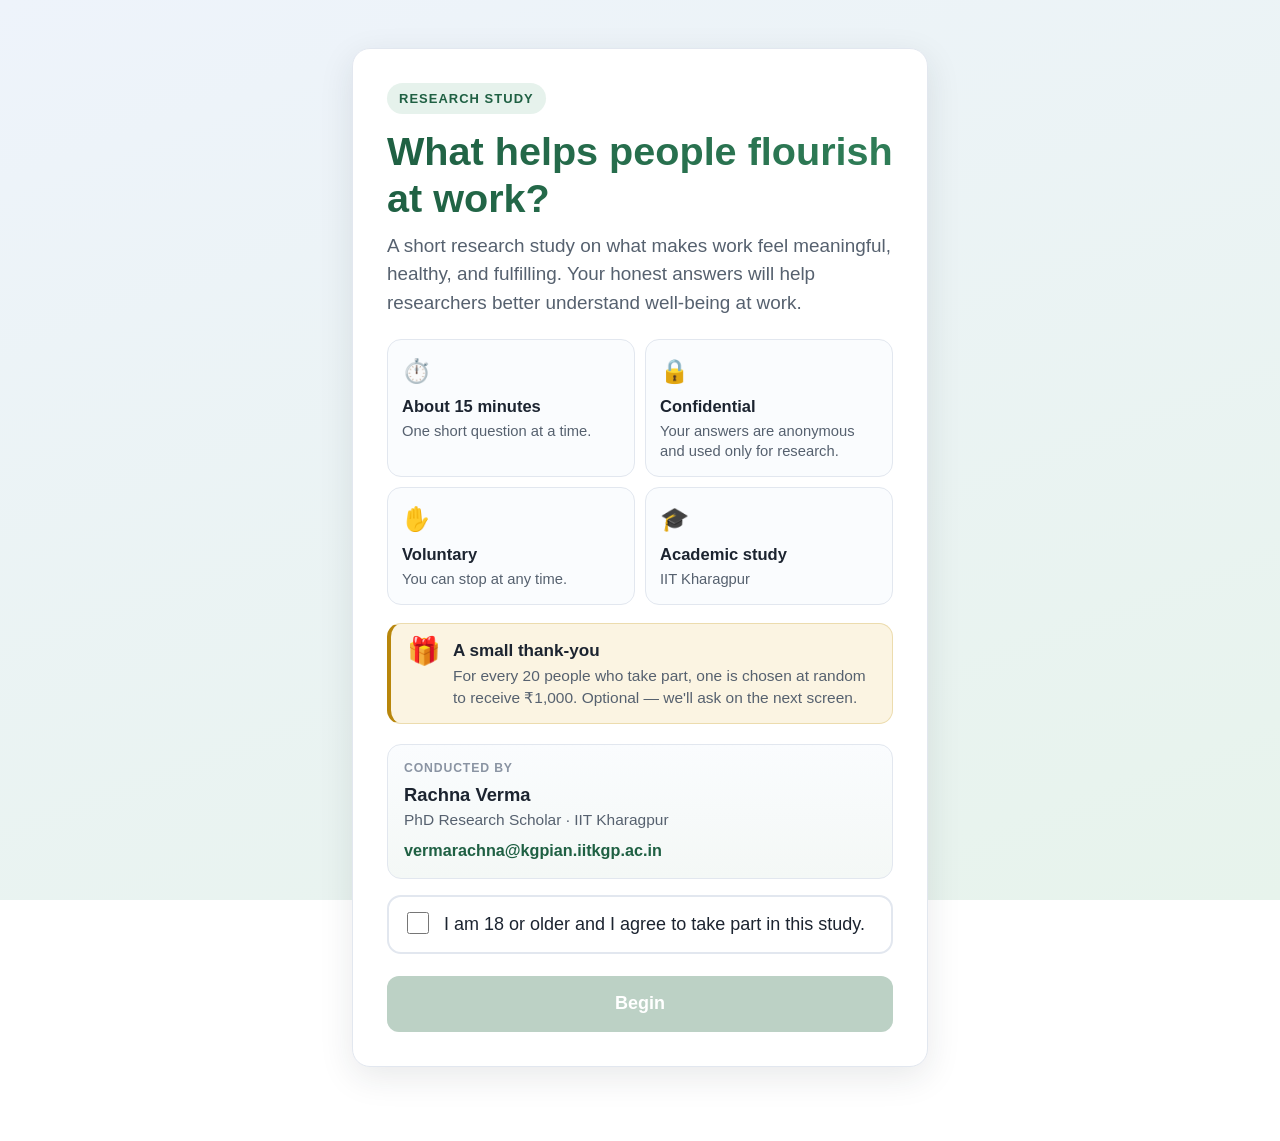
==== index.html @ fd0ce7de "Add files via upload" ====
<!DOCTYPE html>
<html lang="en">
<head>
  <meta charset="UTF-8" />
  <!-- pinch-zoom intentionally allowed (accessibility / WCAG 1.4.4) -->
  <meta name="viewport" content="width=device-width, initial-scale=1.0" />
  <meta name="description" content="Workplace Flourishing research study" />
  <title>What helps people flourish at work?</title>
  <link rel="stylesheet" href="styles.css?v=5" />
</head>
<body>
  <header id="progressHeader" class="progress-header" hidden>
    <div class="progress-meta">
      <span id="progressCount">Question 1 of 86</span>
      <span id="progressMilestone" class="milestone"></span>
      <span id="progressPct">0%</span>
    </div>
    <div class="progress-track"><div id="progressFill" class="progress-fill"></div></div>
  </header>

  <main id="app" class="app" aria-live="polite"></main>

  <footer id="appFooter" class="app-footer">
    <div id="saveStatus" class="save-status" aria-live="polite"></div>
  </footer>

  <!-- Config MUST load before the engine. ?v=5 forces a fresh (uncached) copy. -->
  <script src="config.js?v=5"></script>
  <script src="app.js?v=5"></script>
</body>
</html>
---- styles.css ----
/* ============================================================================
 *  Workplace Flourishing Survey — styles.css
 *  Mobile-first, accessible, one-question-per-screen UI.
 * ========================================================================== */
:root {
  --bg: #eef3fb;
  --bg2: #e7f3ec;
  --surface: #ffffff;
  --ink: #1c2430;
  --ink-soft: #56616f;
  --muted: #8a94a3;
  --brand: #2f7d57;          /* growth / flourishing green */
  --brand-dark: #1f6043;
  --brand-tint: #e6f2ec;
  --accent: #2f6df0;
  --gold: #b8860b;
  --gold-tint: #fbf4e2;
  --line: #e2e7ef;
  --warn: #c0492f;
  --radius: 18px;
  --shadow: 0 10px 34px rgba(28, 36, 48, 0.10);
  --maxw: 640px;
  --tap: 56px;
  font-size: 17px;
}

* { box-sizing: border-box; -webkit-tap-highlight-color: transparent; }
html, body { margin: 0; padding: 0; }
body {
  background: linear-gradient(160deg, var(--bg) 0%, var(--bg2) 100%);
  background-attachment: fixed;
  color: var(--ink);
  font-family: -apple-system, BlinkMacSystemFont, "Segoe UI", Roboto, "Helvetica Neue", Arial, sans-serif;
  line-height: 1.5;
  min-height: 100vh; min-height: 100dvh;
  display: flex; flex-direction: column;
  -webkit-font-smoothing: antialiased;
}

/* ---------- Progress header ---------- */
.progress-header {
  position: sticky; top: 0; z-index: 10;
  background: rgba(238,243,251,0.92);
  backdrop-filter: saturate(180%) blur(8px);
  padding: 14px clamp(16px, 5vw, 40px) 10px;
  border-bottom: 1px solid var(--line);
}
.progress-meta {
  display: flex; align-items: center; gap: 10px;
  max-width: var(--maxw); margin: 0 auto 8px;
  font-size: 0.82rem; color: var(--ink-soft); font-weight: 600;
}
.progress-meta #progressPct { margin-left: auto; }
.milestone { color: var(--brand-dark); font-weight: 700; }
.progress-track {
  max-width: var(--maxw); margin: 0 auto;
  height: 8px; background: var(--line); border-radius: 99px; overflow: hidden;
}
.progress-fill {
  height: 100%; width: 0%;
  background: linear-gradient(90deg, var(--brand), var(--brand-dark));
  border-radius: 99px; transition: width .45s cubic-bezier(.4,0,.2,1);
}

/* ---------- Layout ---------- */
.app {
  flex: 1; width: 100%; max-width: var(--maxw); margin: 0 auto;
  padding: clamp(20px, 5vw, 48px) clamp(16px, 5vw, 32px);
  display: flex; flex-direction: column; justify-content: center;
}
.app-footer { min-height: 26px; }
.save-status {
  max-width: var(--maxw); margin: 0 auto; padding: 0 20px 14px;
  font-size: 0.74rem; color: var(--muted); text-align: center;
}

/* ---------- Transitions ---------- */
.screen { animation: screenIn .42s cubic-bezier(.22,.61,.36,1) both; will-change: opacity, transform; }
@keyframes screenIn { from { opacity: 0; transform: translateY(14px) scale(.995); } to { opacity: 1; transform: none; } }
.screen.leaving { animation: screenOut .26s cubic-bezier(.4,0,1,1) both; }
@keyframes screenOut { from { opacity: 1; transform: none; } to { opacity: 0; transform: translateY(-10px) scale(.995); } }
/* the selected option gives a soft confirmation pulse before advancing */
.option.selected { animation: pickPulse .26s ease; }
@keyframes pickPulse { 0% { transform: scale(1); } 45% { transform: scale(1.015); } 100% { transform: scale(1); } }
@media (prefers-reduced-motion: reduce) {
  .screen, .screen.leaving, .option.selected { animation: none; }
  .progress-fill { transition: none; }
}

/* ---------- Cards / typography ---------- */
.card {
  background: var(--surface); border: 1px solid var(--line);
  border-radius: var(--radius); box-shadow: var(--shadow);
  padding: clamp(22px, 5vw, 34px);
}
.eyebrow { font-size: .78rem; font-weight: 700; color: var(--brand);
  text-transform: uppercase; letter-spacing: .06em; margin: 0 0 12px; }
.q-text { font-size: clamp(1.22rem, 4.4vw, 1.55rem); font-weight: 650;
  line-height: 1.34; margin: 0 0 4px; color: var(--ink); }
.lead { font-size: 1.02rem; color: var(--ink-soft); margin: 6px 0 18px; }
.center { text-align: center; }
.muted-note { font-size: .82rem; color: var(--muted); margin-top: 16px; }

/* Persistent scale instruction / stem (shown above every item) */
.scale-instruction {
  background: var(--brand-tint); color: var(--brand-dark);
  border-radius: 12px; padding: 11px 14px; font-size: .9rem; font-weight: 600;
  margin: 0 0 16px; line-height: 1.4;
}

/* ---------- Landing hero ---------- */
.hero-badge { display:inline-block; font-size:.72rem; font-weight:700; letter-spacing:.08em;
  text-transform:uppercase; color:var(--brand-dark); background:var(--brand-tint);
  padding:6px 12px; border-radius:99px; margin-bottom:14px; }
.hero-title { font-size: clamp(1.6rem, 6.4vw, 2.2rem); font-weight: 750; line-height:1.18;
  margin: 0 0 10px; color: var(--brand-dark);
  background: linear-gradient(90deg,var(--brand-dark),var(--brand)); -webkit-background-clip:text;
  background-clip:text; -webkit-text-fill-color:transparent; }
.hero-sub { font-size: 1.05rem; color: var(--ink-soft); margin: 0 0 22px; }

.info-grid { display:grid; grid-template-columns:1fr 1fr; gap:10px; margin: 6px 0 18px; }
.info-card { background:#fafcfe; border:1px solid var(--line); border-radius:14px; padding:14px; }
.info-card .ic { font-size:1.3rem; }
.info-card .it { font-weight:700; font-size:.92rem; margin:6px 0 2px; }
.info-card .id { font-size:.82rem; color:var(--ink-soft); line-height:1.35; }

.prize-banner { display:flex; gap:12px; align-items:flex-start;
  background: var(--gold-tint); border:1px solid #ecdcae; border-left:4px solid var(--gold);
  border-radius:14px; padding:14px 16px; margin: 4px 0 20px; }
.prize-banner .pe { font-size:1.5rem; line-height:1; }
.prize-banner .pt { font-weight:700; font-size:.95rem; margin-bottom:2px; }
.prize-banner .pd { font-size:.86rem; color:var(--ink-soft); line-height:1.4; }

.consent-check { display:flex; gap:12px; align-items:flex-start; cursor:pointer;
  border:2px solid var(--line); border-radius:14px; padding:14px; margin:4px 0 4px; }
.consent-check input { width:22px; height:22px; margin-top:1px; flex:0 0 auto; accent-color:var(--brand); }
.contact-line { font-size:.78rem; color:var(--muted); margin-top:14px; }

/* Researcher / institution credibility card */
.researcher-card { border:1px solid var(--line); border-radius:14px; padding:14px 16px; margin:8px 0 16px;
  background:linear-gradient(180deg,#fafcfe,#f4f8f6); }
.rc-label { font-size:.68rem; font-weight:700; letter-spacing:.07em; text-transform:uppercase; color:var(--muted); margin-bottom:4px; }
.rc-name { font-weight:700; font-size:1.02rem; color:var(--ink); }
.rc-sub { font-size:.86rem; color:var(--ink-soft); margin-bottom:5px; }
.rc-email { display:inline-block; font-size:.9rem; color:var(--brand-dark); font-weight:600; text-decoration:none; word-break:break-all; }
.rc-email:hover, .rc-email:focus-visible { text-decoration:underline; }

/* ---------- Options (radio group) ---------- */
.options { display:flex; flex-direction:column; gap:10px; margin: 18px 0 6px; }
.option {
  display:flex; align-items:center; gap:14px; min-height:var(--tap);
  padding:11px 18px; border:2px solid var(--line); border-radius:14px;
  background:var(--surface); color:var(--ink); font-size:1rem; font-weight:500;
  text-align:left; cursor:pointer; width:100%;
  transition:border-color .15s, background .15s, transform .07s;
}
.option:hover { border-color:#bcd6c8; }
.option:active { transform:scale(.99); }
.option .dot { flex:0 0 auto; width:22px; height:22px; border-radius:50%;
  border:2px solid var(--muted); display:grid; place-items:center; }
.option .num { flex:0 0 auto; font-size:.72rem; color:var(--muted); font-weight:700;
  min-width:16px; text-align:center; }
.option.selected { border-color:var(--brand); background:var(--brand-tint); }
.option.selected .dot { border-color:var(--brand); }
.option.selected .dot::after { content:""; width:11px; height:11px; border-radius:50%; background:var(--brand); }
.option.selected .num { color:var(--brand-dark); }
.option:focus-visible { outline:3px solid var(--accent); outline-offset:2px; }

/* ---------- Forms ---------- */
.field { margin:0 0 16px; }
.field label { display:block; font-weight:600; font-size:.95rem; margin-bottom:8px; }
.field input[type="text"], .field input[type="email"], .field input[type="tel"], .field select {
  width:100%; min-height:var(--tap); padding:0 16px; font-size:1rem; color:var(--ink);
  background:var(--surface); border:2px solid var(--line); border-radius:12px; appearance:none;
}
.field select {
  background-image:url("data:image/svg+xml,%3Csvg xmlns='http://www.w3.org/2000/svg' width='14' height='14' viewBox='0 0 24 24' fill='none' stroke='%2356616f' stroke-width='2'%3E%3Cpath d='M6 9l6 6 6-6'/%3E%3C/svg%3E");
  background-repeat:no-repeat; background-position:right 16px center; padding-right:44px;
}
.field input:focus, .field select:focus { outline:none; border-color:var(--brand); }
.required-star { color:var(--warn); }
.error-text { color:var(--warn); font-size:.85rem; margin-top:8px; }
.hp { position:absolute; left:-9999px; width:1px; height:1px; overflow:hidden; }

.choice-row { display:flex; gap:12px; margin-top:8px; }
.choice-row .option { justify-content:center; text-align:center; }

/* ---------- Buttons ---------- */
.nav { display:flex; gap:12px; margin-top:22px; align-items:center; }
.btn { min-height:var(--tap); padding:0 26px; border-radius:12px; font-size:1rem;
  font-weight:650; cursor:pointer; border:none; transition:background .15s, opacity .15s, transform .07s; }
.btn:active { transform:scale(.98); }
.btn-primary { background:var(--brand); color:#fff; flex:1; }
.btn-primary:hover { background:var(--brand-dark); }
.btn-primary:disabled { background:#bcd1c5; cursor:not-allowed; }
.btn-ghost { background:transparent; color:var(--ink-soft); border:2px solid var(--line); }
.btn-ghost:hover { border-color:#bcd6c8; }
.btn-back { background:transparent; color:var(--ink-soft); border:none; min-height:44px;
  padding:0 8px; font-size:.92rem; font-weight:600; cursor:pointer; }

.big-emoji { font-size:3rem; margin-bottom:8px; }

@media (min-width:720px){ :root{ font-size:18px; } }
@media (max-width:360px){ .info-grid{ grid-template-columns:1fr; } }
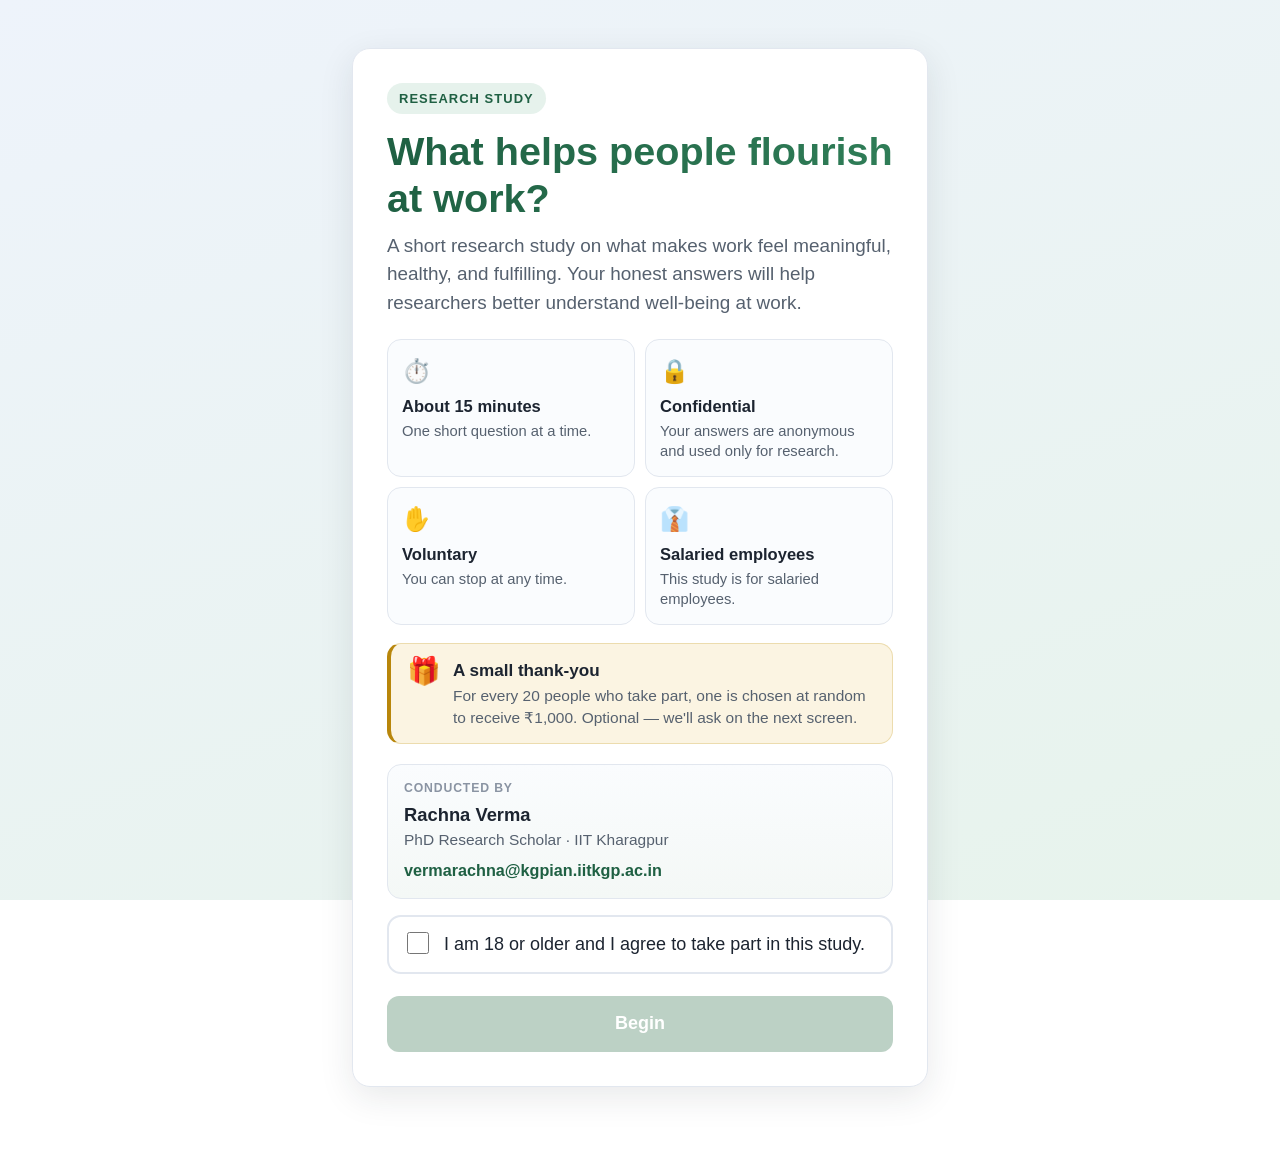
==== commit 5bddd236: "Add files via upload" ====
--- a/index.html
+++ b/index.html
@@ -6,7 +6,7 @@
   <meta name="viewport" content="width=device-width, initial-scale=1.0" />
   <meta name="description" content="Workplace Flourishing research study" />
   <title>What helps people flourish at work?</title>
-  <link rel="stylesheet" href="styles.css?v=5" />
+  <link rel="stylesheet" href="styles.css?v=6" />
 </head>
 <body>
   <header id="progressHeader" class="progress-header" hidden>
@@ -24,8 +24,8 @@
     <div id="saveStatus" class="save-status" aria-live="polite"></div>
   </footer>
 
-  <!-- Config MUST load before the engine. ?v=5 forces a fresh (uncached) copy. -->
-  <script src="config.js?v=5"></script>
-  <script src="app.js?v=5"></script>
+  <!-- Config MUST load before the engine. ?v=6 forces a fresh (uncached) copy. -->
+  <script src="config.js?v=6"></script>
+  <script src="app.js?v=6"></script>
 </body>
 </html>
--- a/styles.css
+++ b/styles.css
@@ -200,5 +200,18 @@
 
 .big-emoji { font-size:3rem; margin-bottom:8px; }
 
+/* ---------- Referral tools ---------- */
+.referral-box { margin-top:20px; text-align:left; border:1px solid var(--line); border-radius:16px; padding:16px; background:#fafcfe; }
+.ref-reward { background:var(--gold-tint); border:1px solid #ecdcae; border-radius:10px; padding:10px 12px; font-size:.86rem; color:var(--ink-soft); margin-bottom:14px; line-height:1.4; }
+.ref-id-label { font-size:.68rem; font-weight:700; letter-spacing:.07em; text-transform:uppercase; color:var(--muted); }
+.ref-id { font-size:1.5rem; font-weight:800; letter-spacing:.06em; color:var(--brand-dark); margin:2px 0 14px; }
+.ref-actions { display:flex; flex-wrap:wrap; gap:10px; }
+.ref-btn { flex:1 1 calc(50% - 10px); min-width:150px; text-align:center; text-decoration:none;
+  display:inline-flex; align-items:center; justify-content:center; padding:0 14px; }
+.ref-preview { margin-top:14px; font-size:.82rem; color:var(--ink-soft); }
+.ref-preview summary { cursor:pointer; font-weight:600; }
+.ref-preview pre { white-space:pre-wrap; word-break:break-word; background:#f1f4f8; border-radius:10px;
+  padding:12px; font-family:inherit; font-size:.8rem; margin-top:8px; }
+
 @media (min-width:720px){ :root{ font-size:18px; } }
 @media (max-width:360px){ .info-grid{ grid-template-columns:1fr; } }
